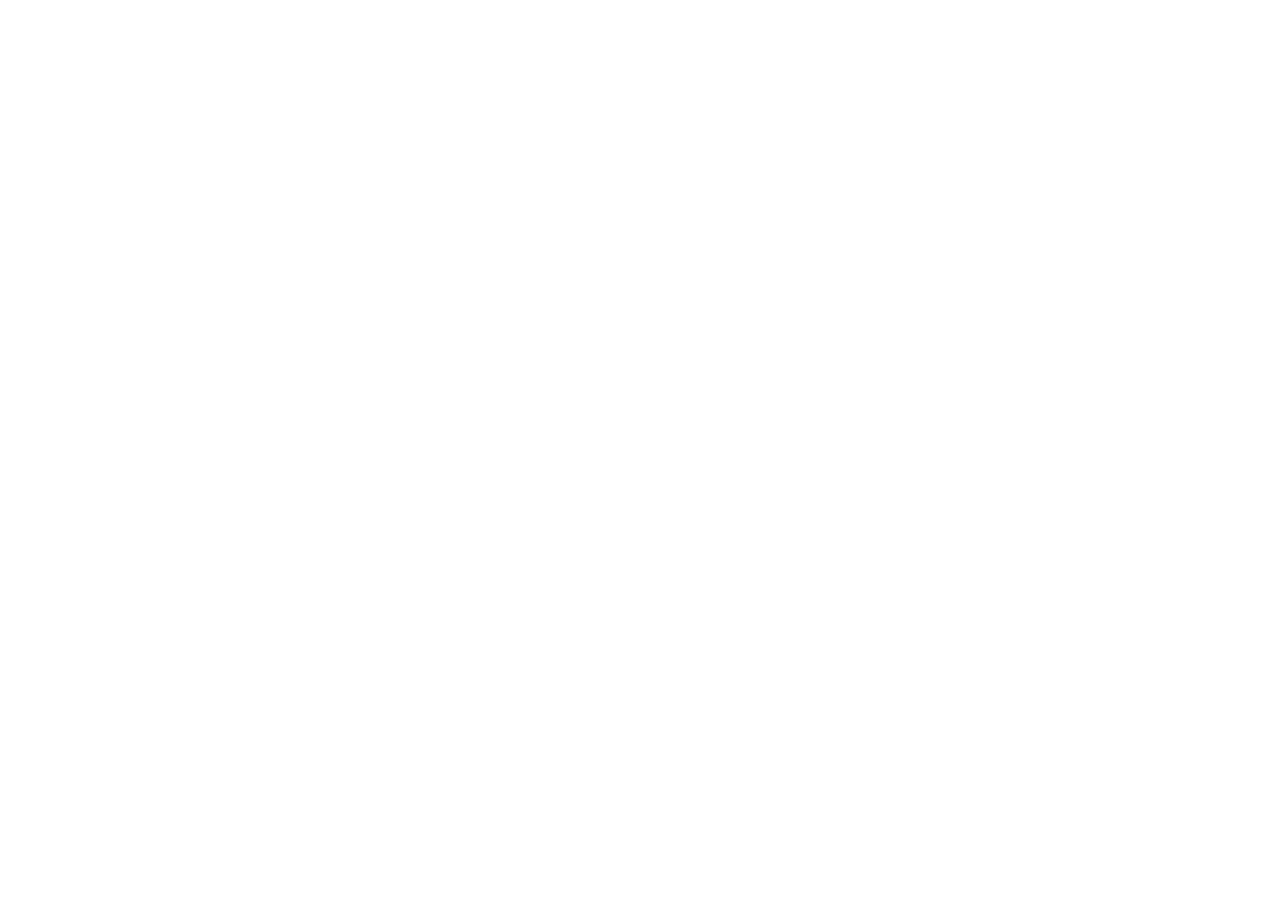
==== index.html @ cf8b5bd5 "Add repository" ====
<html lang="en">
<head>
    <meta charset="UTF-8">
    <meta http-equiv="X-UA-Compatible" content="IE=edge">
    <meta name="viewport" content="width=device-width, initial-scale=1.0">
    <title>Carousel</title>
    <link href="https://cdn.jsdelivr.net/npm/bootstrap@5.0.2/dist/css/bootstrap.min.css" rel="stylesheet" integrity="sha384-EVSTQN3/azprG1Anm3QDgpJLIm9Nao0Yz1ztcQTwFspd3yD65VohhpuuCOmLASjC" crossorigin="anonymous">
    <link rel="stylesheet" href="style.css">
</head>
<body>
    
    <script src="js/main.js"></script>
</body>
</html>
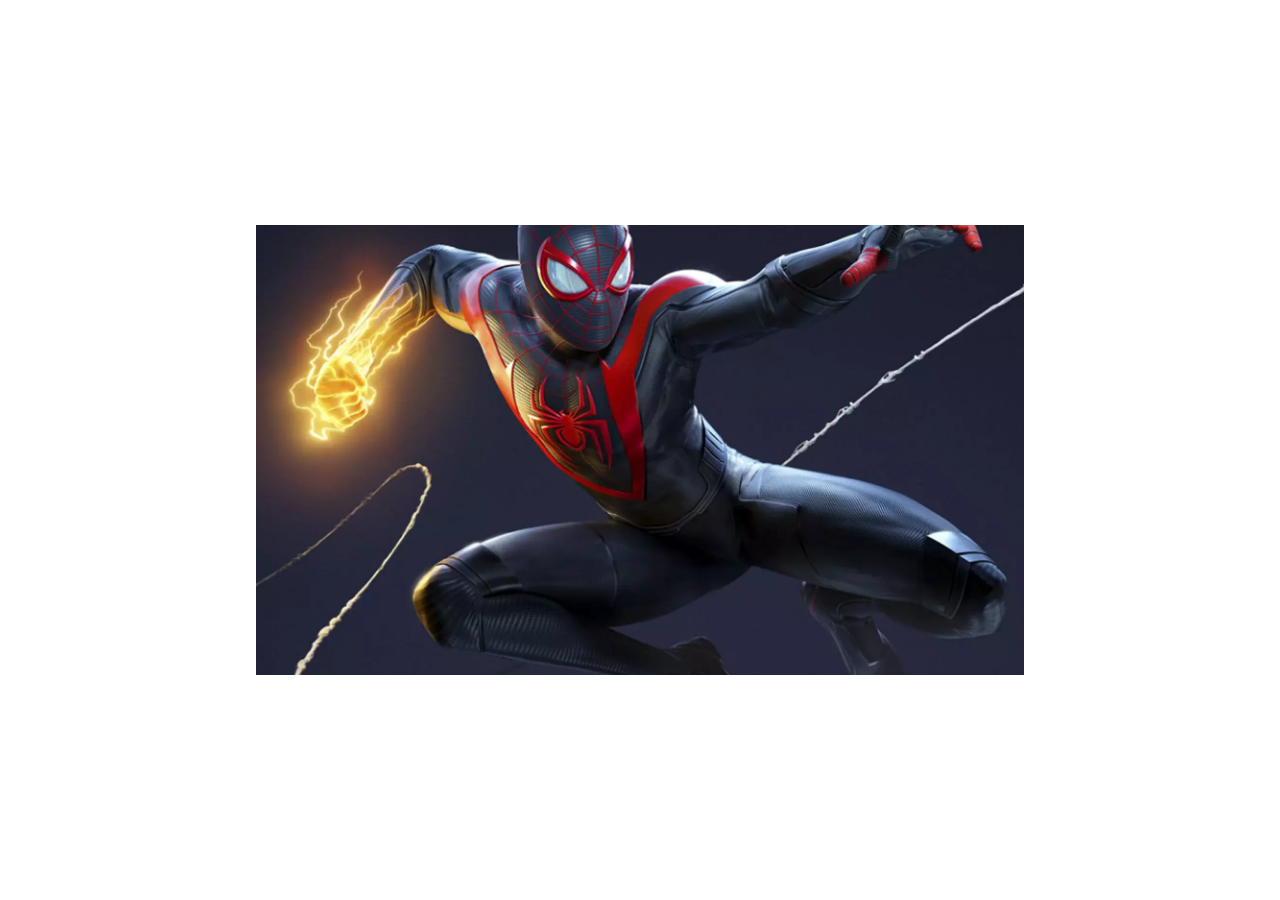
==== commit 706fc286: "Milestone 1 done, css and html" ====
--- a/index.html
+++ b/index.html
@@ -4,10 +4,28 @@
     <meta http-equiv="X-UA-Compatible" content="IE=edge">
     <meta name="viewport" content="width=device-width, initial-scale=1.0">
     <title>Carousel</title>
-    <link href="https://cdn.jsdelivr.net/npm/bootstrap@5.0.2/dist/css/bootstrap.min.css" rel="stylesheet" integrity="sha384-EVSTQN3/azprG1Anm3QDgpJLIm9Nao0Yz1ztcQTwFspd3yD65VohhpuuCOmLASjC" crossorigin="anonymous">
-    <link rel="stylesheet" href="style.css">
+    <link rel="stylesheet" href="css/style.css">
 </head>
 <body>
+    <div class="container">
+        <div class="items-container">
+            <div class="item active">
+                <img src="img/01.webp">
+            </div>
+            <div class="item">
+                <img src="img/02.webp">
+            </div>
+            <div class="item">
+                <img src="img/03.webp">
+            </div>
+            <div class="item">
+                <img src="img/04.webp">
+            </div>
+            <div class="item">
+                <img src="img/05.webp">
+            </div>
+        </div>
+    </div>
     
     <script src="js/main.js"></script>
 </body>
--- a/css/style.css
+++ b/css/style.css
@@ -0,0 +1,29 @@
+/* General styles */
+*{
+    margin: 0;
+    padding: 0;
+    box-sizing: border-box;
+}
+
+/* Main Styles */
+.container{
+    height: 100vh;
+    display: flex;
+    align-items: center;
+}
+.items-container{
+    height: 50%;
+    width: 60%;
+    margin: 0 auto;
+}
+.item{
+    display: none;
+}
+.item img{
+    height: 100%;
+    width: 100%;
+    object-fit: cover;
+}
+.active{
+    display: block;
+}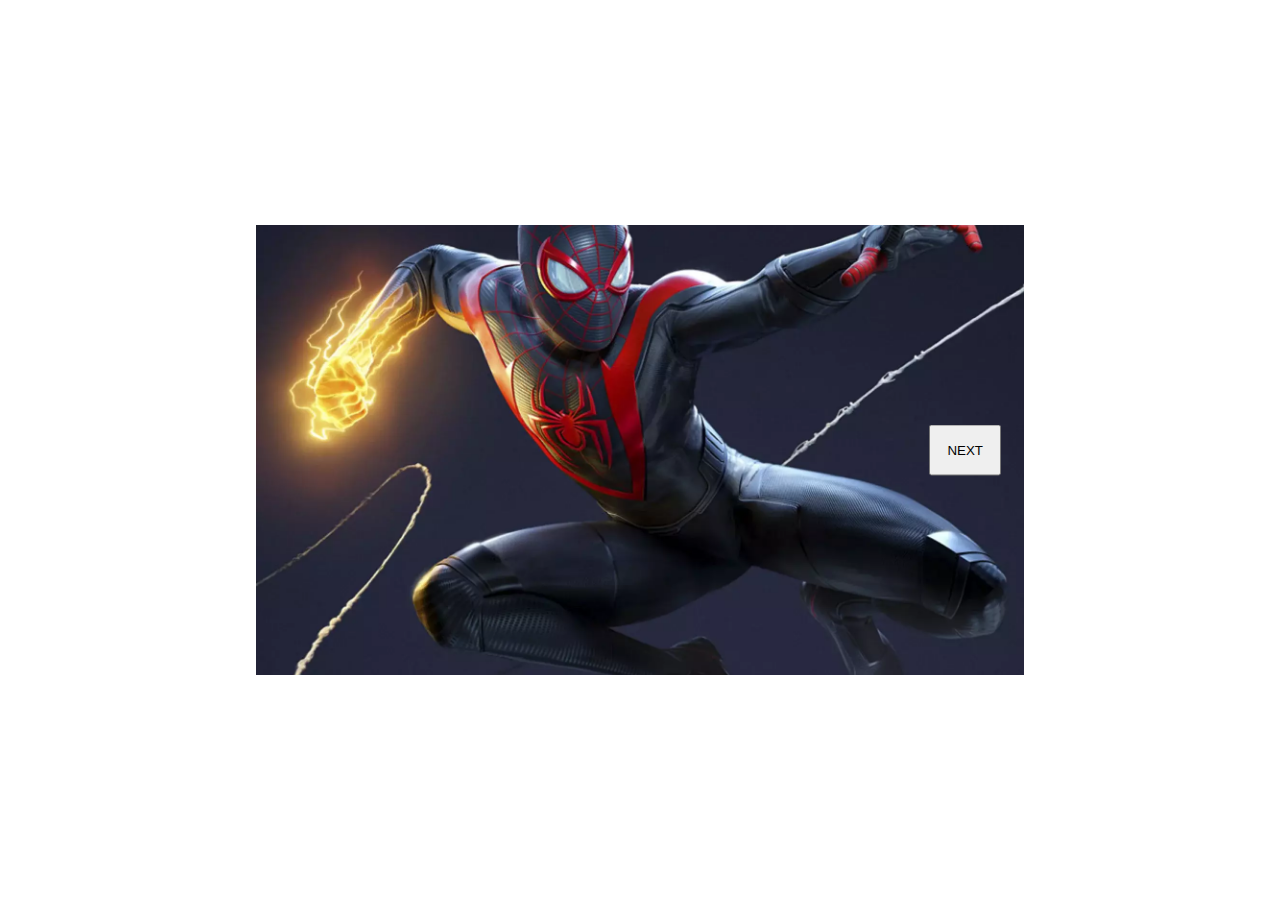
==== commit a12d9f93: "Done second milestone, adding button function to slide pictures" ====
--- a/index.html
+++ b/index.html
@@ -8,23 +8,14 @@
 </head>
 <body>
     <div class="container">
-        <div class="items-container">
-            <div class="item active">
-                <img src="img/01.webp">
+        <div class="slider">
+            <div id="items-container">
+                
+    
             </div>
-            <div class="item">
-                <img src="img/02.webp">
-            </div>
-            <div class="item">
-                <img src="img/03.webp">
-            </div>
-            <div class="item">
-                <img src="img/04.webp">
-            </div>
-            <div class="item">
-                <img src="img/05.webp">
-            </div>
+            <button id="myButton">NEXT</button>
         </div>
+        
     </div>
     
     <script src="js/main.js"></script>
--- a/css/style.css
+++ b/css/style.css
@@ -11,7 +11,8 @@
     display: flex;
     align-items: center;
 }
-.items-container{
+.slider{
+    position: relative;
     height: 50%;
     width: 60%;
     margin: 0 auto;
@@ -19,11 +20,18 @@
 .item{
     display: none;
 }
-.item img{
+#items-container img{
     height: 100%;
     width: 100%;
     object-fit: cover;
 }
 .active{
     display: block;
+}
+button{
+    position: absolute;
+    padding: 1rem;
+    right: 3%;
+    top:50%;
+    transform: translate(0,-50%);
 }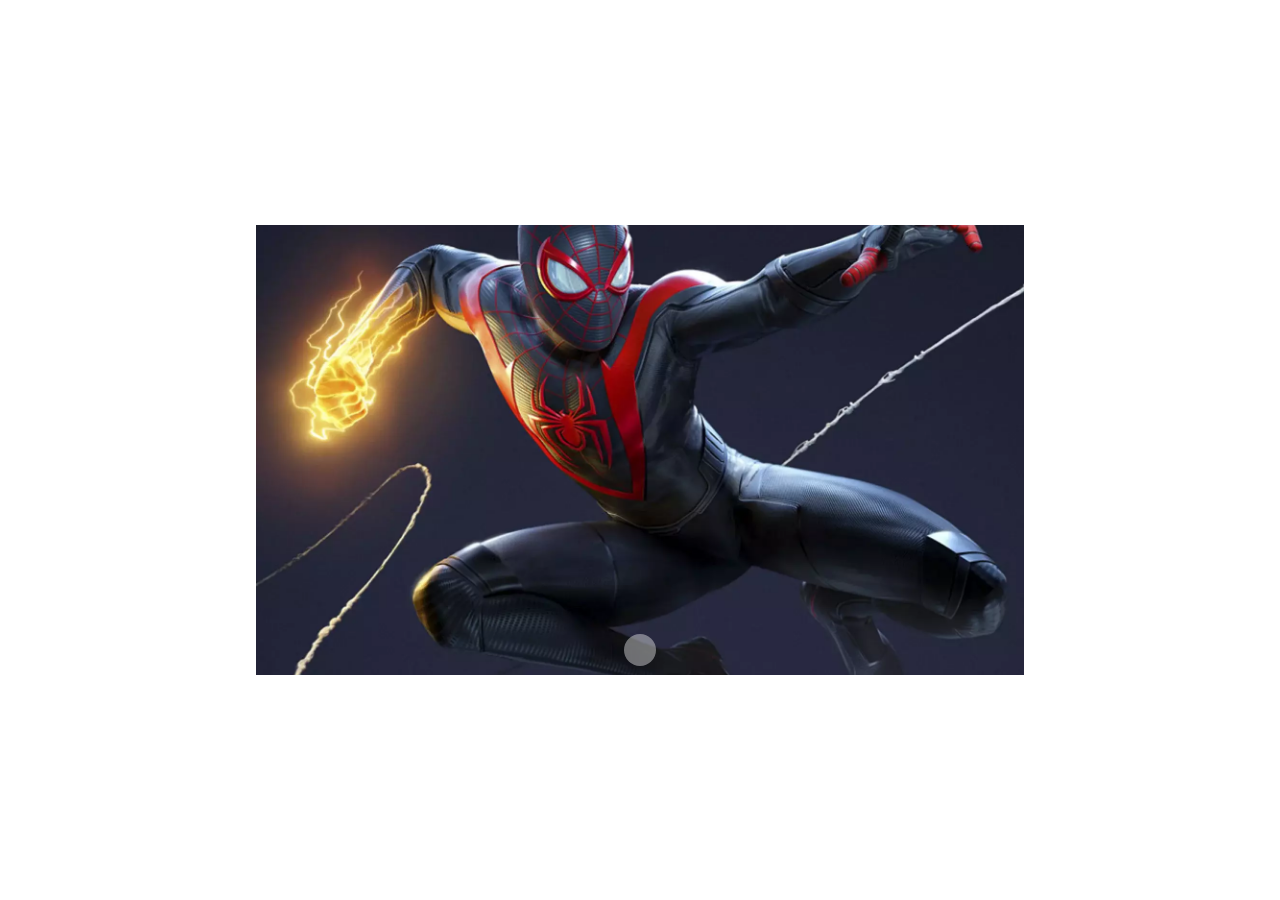
==== commit 2cb39b5a: "Milestone 3 done, added function button top and bottom" ====
--- a/index.html
+++ b/index.html
@@ -4,17 +4,25 @@
     <meta http-equiv="X-UA-Compatible" content="IE=edge">
     <meta name="viewport" content="width=device-width, initial-scale=1.0">
     <title>Carousel</title>
+    <link rel="stylesheet" href="https://cdnjs.cloudflare.com/ajax/libs/font-awesome/6.4.0/css/all.min.css" integrity="sha512-iecdLmaskl7CVkqkXNQ/ZH/XLlvWZOJyj7Yy7tcenmpD1ypASozpmT/E0iPtmFIB46ZmdtAc9eNBvH0H/ZpiBw==" crossorigin="anonymous" referrerpolicy="no-referrer" />
     <link rel="stylesheet" href="css/style.css">
 </head>
 <body>
     <div class="container">
         <div class="slider">
+
+            <!-- Container per foto caricate da js -->
             <div id="items-container">
-                
-    
+
             </div>
-            <button id="myButton">NEXT</button>
+
+            <!-- Top button -->
+            <button id="top_button"><i class="fa-solid fa-chevron-up"></i></button>
+
+            <!-- Bottom button -->
+            <button id="bottom_button"><i class="fa-solid fa-chevron-down"></i></button>
         </div>
+        
         
     </div>
     
--- a/css/style.css
+++ b/css/style.css
@@ -31,7 +31,24 @@
 button{
     position: absolute;
     padding: 1rem;
-    right: 3%;
-    top:50%;
-    transform: translate(0,-50%);
+    border-radius: 50%;
+    background-color: rgba(255, 255, 255, 0.4);
+    border: none;
+    cursor: pointer;
+}
+#top_button{
+    right: 50%;
+    top:2%;
+    transform: translate(50%,0);
+}
+#bottom_button{
+    right: 50%;
+    bottom:2%;
+    transform: translate(50%,0);
+}
+button:hover{
+    background-color: rgba(255, 255, 255, 0.7);
+}
+.hidden{
+    display: none;
 }